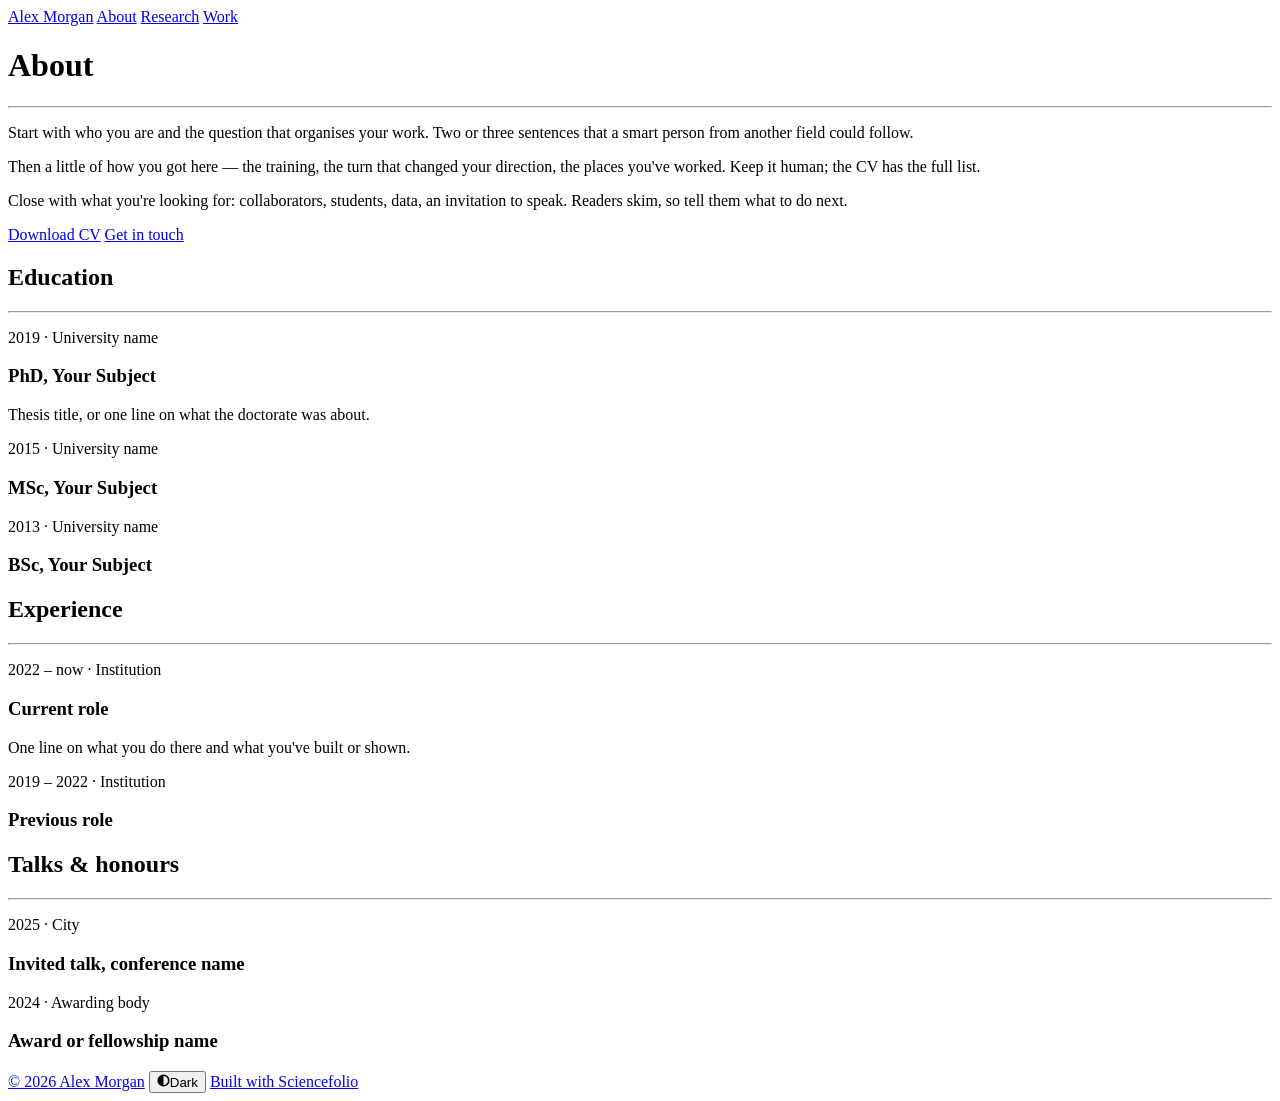
==== about.html @ 151d1ea1 "Initial commit" ====
<!doctype html>
<html lang="en">
<head>
<meta charset="utf-8">
<meta name="viewport" content="width=device-width, initial-scale=1">
<title>About · Alex Morgan</title>
<meta name="description" content="Biography, education and experience of Alex Morgan.">
<link rel="icon" href="images/favicon.svg" type="image/svg+xml">
<link rel="preconnect" href="https://fonts.googleapis.com">
<link rel="preconnect" href="https://fonts.gstatic.com" crossorigin>
<link rel="stylesheet" href="https://fonts.googleapis.com/css2?family=Archivo:wght@300;400;600;700;800&family=IBM+Plex+Mono:wght@400;600&family=Fraunces:ital,opsz,wght@0,9..144,300..700;1,9..144,300..700&display=swap">
<link rel="stylesheet" href="css/tokens.css">
<link rel="stylesheet" href="css/site.css">
<script src="js/theme.js"></script>
</head>
<body>

<nav class="nav" aria-label="Main">
  <!-- EDIT: your name; links back to the home page -->
  <a class="nav-name" href="index.html">Alex Morgan</a>
  <a href="about.html" aria-current="page">About</a>
  <a href="research.html">Research</a>
  <a href="work.html">Work</a>
</nav>

<main>
  <header class="page-head">
    <h1>About</h1>
    <hr class="short-rule">
  </header>

  <section class="section flush-top">
    <div class="prose">
      <!-- EDIT: two or three paragraphs. Who you are, what you work on, what you want people to ask you about. -->
      <p>Start with who you are and the question that organises your work. Two or three sentences that a smart person from another field could follow.</p>
      <p>Then a little of how you got here — the training, the turn that changed your direction, the places you've worked. Keep it human; the CV has the full list.</p>
      <p>Close with what you're looking for: collaborators, students, data, an invitation to speak. Readers skim, so tell them what to do next.</p>
    </div>
    <div class="btn-row">
      <a class="btn" href="files/cv.pdf">Download CV</a>
      <a class="btn btn-line" href="index.html#contact">Get in touch</a>
    </div>
  </section>

  <!-- ============ EDUCATION ============ -->
  <section class="section" aria-labelledby="edu-h">
    <div class="wrap">
      <div class="section-head">
        <h2 id="edu-h">Education</h2>
        <hr class="short-rule">
      </div>
      <div class="entries">
        <article class="entry">
          <p class="when">2019 · University name</p>
          <h3>PhD, Your Subject</h3>
          <p>Thesis title, or one line on what the doctorate was about.</p>
        </article>
        <article class="entry">
          <p class="when">2015 · University name</p>
          <h3>MSc, Your Subject</h3>
        </article>
        <article class="entry">
          <p class="when">2013 · University name</p>
          <h3>BSc, Your Subject</h3>
        </article>
      </div>
    </div>
  </section>

  <!-- ============ EXPERIENCE ============ -->
  <section class="section tint" aria-labelledby="exp-h">
    <div class="wrap">
      <div class="section-head">
        <h2 id="exp-h">Experience</h2>
        <hr class="short-rule">
      </div>
      <div class="entries">
        <article class="entry">
          <p class="when">2022 – now · Institution</p>
          <h3>Current role</h3>
          <p>One line on what you do there and what you've built or shown.</p>
        </article>
        <article class="entry">
          <p class="when">2019 – 2022 · Institution</p>
          <h3>Previous role</h3>
        </article>
      </div>
    </div>
  </section>

  <!-- ============ TALKS & HONOURS ============ -->
  <section class="section" aria-labelledby="hon-h">
    <div class="wrap">
      <div class="section-head">
        <h2 id="hon-h">Talks &amp; honours</h2>
        <hr class="short-rule">
      </div>
      <div class="entries">
        <article class="entry">
          <p class="when">2025 · City</p>
          <h3>Invited talk, conference name</h3>
        </article>
        <article class="entry">
          <p class="when">2024 · Awarding body</p>
          <h3>Award or fellowship name</h3>
        </article>
      </div>
    </div>
  </section>
</main>

<footer class="foot">
  <a href="index.html">© 2026 Alex Morgan</a>
  <button type="button" class="toggle" data-theme-toggle aria-pressed="false"><svg viewBox="0 0 16 16" width="13" height="13" aria-hidden="true"><circle cx="8" cy="8" r="6.5" fill="none" stroke="currentColor" stroke-width="2"/><path d="M8 1.5a6.5 6.5 0 0 0 0 13z" fill="currentColor"/></svg><span data-theme-label>Dark</span></button>
  <a href="https://github.com/tuannguyen8390/sciencefolio" rel="noopener">Built with Sciencefolio</a>
</footer>

</body>
</html>
---- css/tokens.css ----
/* ==========================================================================
   SCIENCEFOLIO — tokens.css
   The only file most people need to edit. Three decisions:
   1) TYPE PACK   → set PACK in js/theme.js ('grotesk' default, or 'serif')
   2) ACCENT      → uncomment one line below (or write your own hex)
   3) COLORS      → paper / ink, if you want a different neutral
   ========================================================================== */

:root {
  /* ---- neutrals ------------------------------------------------------- */
  --paper: #f3f2f2;
  --ink: #201e1d;
  --surface: #eceae4;

  /* ---- 2) ACCENT ------------------------------------------------------
     Ships as plain ink: no color, no shared brand. Pick one (light + dark
     values; the dark one needs to be lighter so it stays readable).        */
  --accent-light: #201e1d;
  --accent-dark: #f3f2f2;
  /* --accent-light: #2545d3;  --accent-dark: #8aa2ff;   cobalt  */
  /* --accent-light: #1e6f50;  --accent-dark: #6fd1a8;   forest  */
  /* --accent-light: #b4552d;  --accent-dark: #f0a07c;   rust    */
  /* --accent-light: #6d28d9;  --accent-dark: #b99bff;   violet  */
  --accent: var(--accent-light);

  /* ---- 1) TYPE PACK 01 · GROTESK (default, STEM) ---------------------- */
  --font-display: 'Archivo', system-ui, sans-serif;
  --font-body: 'Archivo', system-ui, sans-serif;
  --font-label: 'IBM Plex Mono', ui-monospace, monospace;
  --font-statement: var(--font-body);
  --display-weight: 800;      /* name and page titles */
  --display-tracking: -0.04em;
  --display-leading: 0.95;
  --head-weight: 700;         /* section headings */
  --head-tracking: -0.03em;
  --title-weight: 600;        /* entry, column and chapter titles */
  --title-tracking: -0.015em;
  --emph-weight: 700;
  --emph-style: normal;
  --label-transform: none;
  --label-tracking: 0.04em;

  /* ---- layout --------------------------------------------------------- */
  --rule: 2px solid var(--ink);
  --edge: clamp(20px, 5vw, 56px);
  --wide: 960px;
  --measure: 64ch;
}

/* ---- 1) TYPE PACK 02 · SERIF (social science & humanities) -------------
   Activate by setting PACK = 'serif' in js/theme.js                       */
html[data-pack="serif"] {
  --font-display: 'Fraunces', Georgia, serif;
  --font-statement: 'Fraunces', Georgia, serif;
  --font-label: 'Archivo', system-ui, sans-serif;
  --display-weight: 600;
  --display-tracking: -0.015em;
  --display-leading: 1;
  --head-weight: 600;
  --head-tracking: -0.015em;
  --title-weight: 500;
  --title-tracking: -0.005em;
  --emph-weight: 600;
  --emph-style: italic;
  --label-transform: uppercase;
  --label-tracking: 0.1em;
}

/* ---- dark mode (toggle in the footer) ---------------------------------- */
html[data-theme="dark"] {
  --paper: #141312;
  --ink: #f3f2f2;
  --surface: #1d1b19;
  --accent: var(--accent-dark);
}
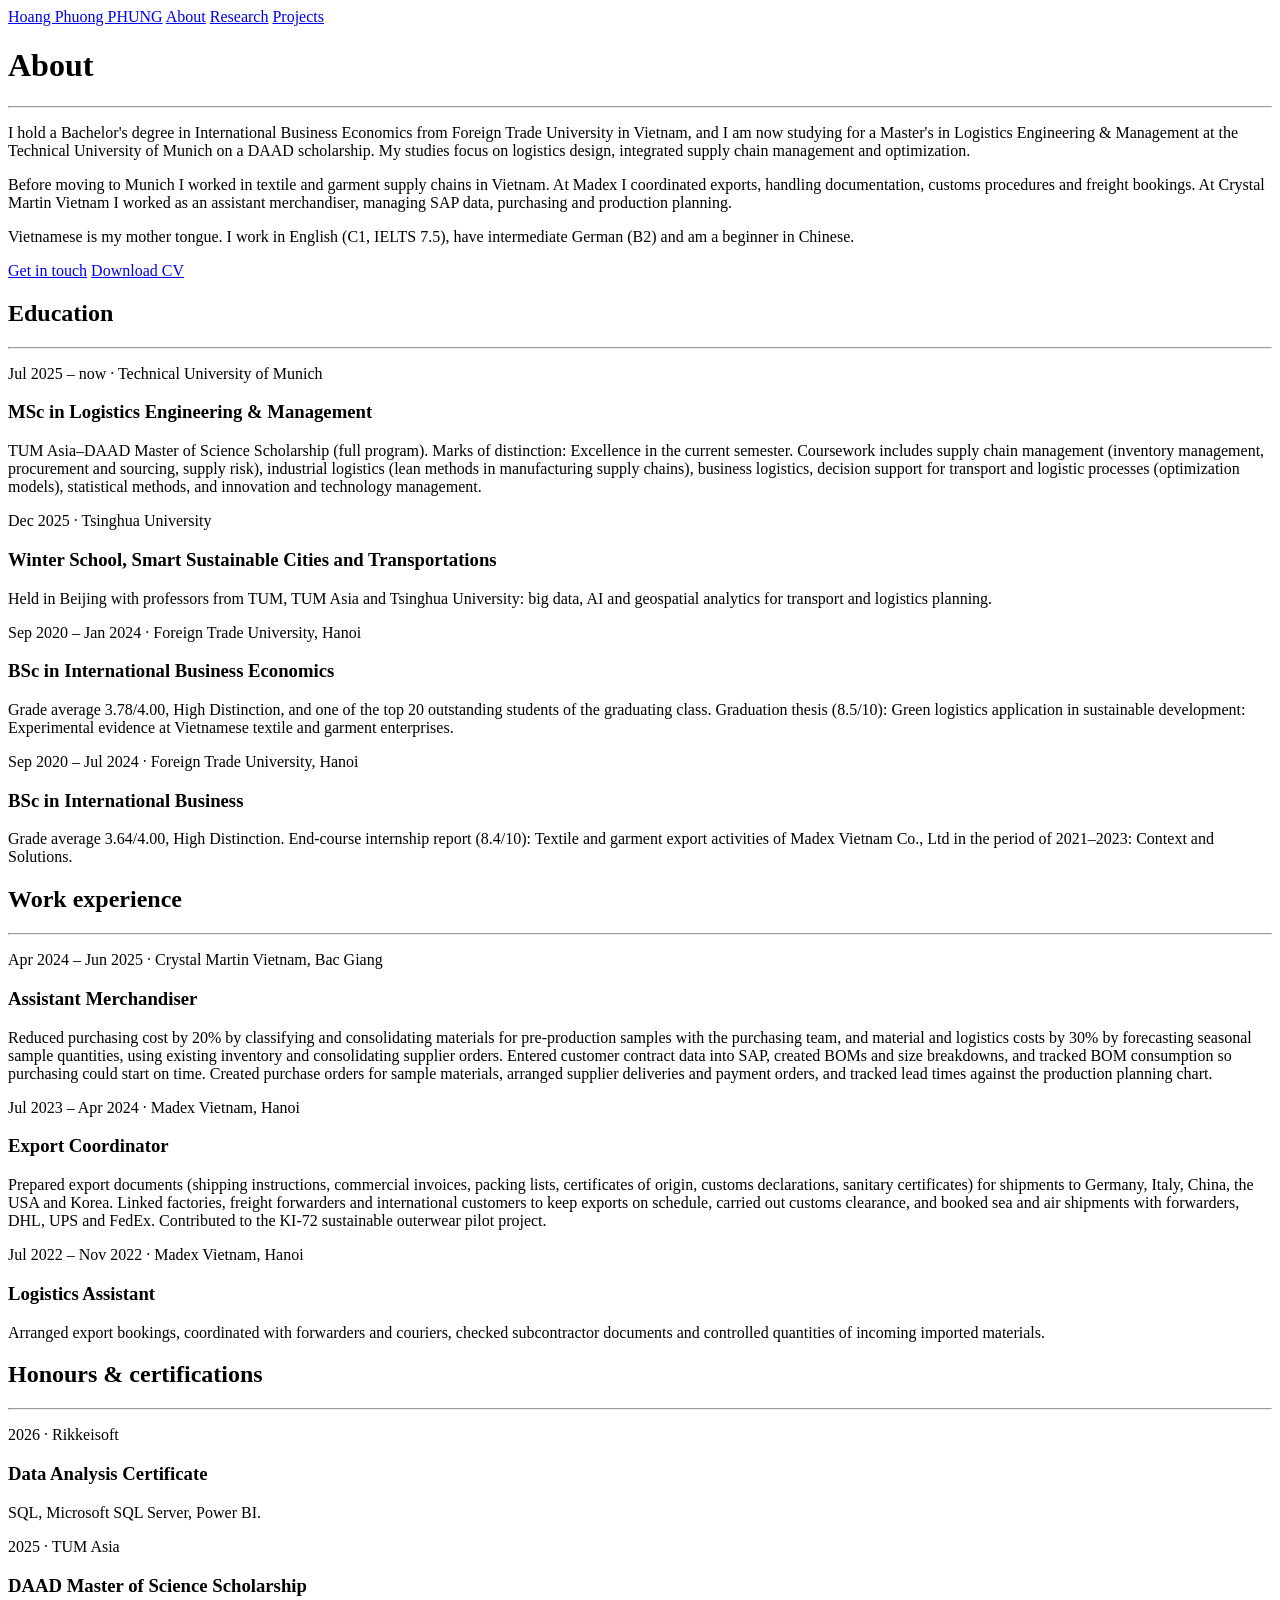
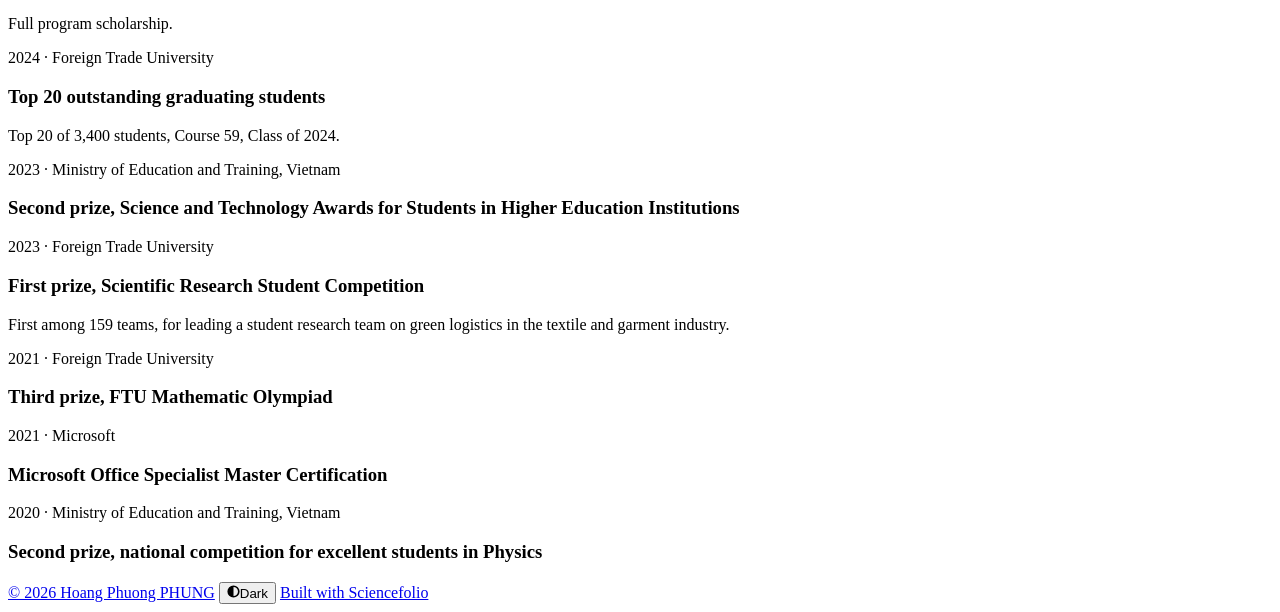
==== commit d9a7620f: "Add files via upload" ====
--- a/about.html
+++ b/about.html
@@ -1,26 +1,25 @@
 <!doctype html>
+
 <html lang="en">
 <head>
 <meta charset="utf-8">
 <meta name="viewport" content="width=device-width, initial-scale=1">
-<title>About · Alex Morgan</title>
-<meta name="description" content="Biography, education and experience of Alex Morgan.">
+<title>About · Hoang Phuong PHUNG</title>
+<meta name="description" content="Biography, education and experience of Hoang Phuong PHUNG.">
 <link rel="icon" href="images/favicon.svg" type="image/svg+xml">
 <link rel="preconnect" href="https://fonts.googleapis.com">
 <link rel="preconnect" href="https://fonts.gstatic.com" crossorigin>
-<link rel="stylesheet" href="https://fonts.googleapis.com/css2?family=Archivo:wght@300;400;600;700;800&family=IBM+Plex+Mono:wght@400;600&family=Fraunces:ital,opsz,wght@0,9..144,300..700;1,9..144,300..700&display=swap">
+<link rel="stylesheet" href="https://fonts.googleapis.com/css2?family=Archivo:wght@300;400;600;700;800&family=Fraunces:ital,opsz,wght@0,9..144,300..700;1,9..144,300..700&display=swap">
 <link rel="stylesheet" href="css/tokens.css">
 <link rel="stylesheet" href="css/site.css">
 <script src="js/theme.js"></script>
 </head>
 <body>
-
 <nav class="nav" aria-label="Main">
-  <!-- EDIT: your name; links back to the home page -->
-  <a class="nav-name" href="index.html">Alex Morgan</a>
+  <a class="nav-name" href="index.html">Hoang Phuong PHUNG</a>
   <a href="about.html" aria-current="page">About</a>
   <a href="research.html">Research</a>
-  <a href="work.html">Work</a>
+  <a href="work.html">Projects</a>
 </nav>
 
 <main>
@@ -31,18 +30,16 @@
 
   <section class="section flush-top">
     <div class="prose">
-      <!-- EDIT: two or three paragraphs. Who you are, what you work on, what you want people to ask you about. -->
-      <p>Start with who you are and the question that organises your work. Two or three sentences that a smart person from another field could follow.</p>
-      <p>Then a little of how you got here — the training, the turn that changed your direction, the places you've worked. Keep it human; the CV has the full list.</p>
-      <p>Close with what you're looking for: collaborators, students, data, an invitation to speak. Readers skim, so tell them what to do next.</p>
+      <p>I hold a Bachelor's degree in International Business Economics from Foreign Trade University in Vietnam, and I am now studying for a Master's in Logistics Engineering &amp; Management at the Technical University of Munich on a DAAD scholarship. My studies focus on logistics design, integrated supply chain management and optimization.</p>
+      <p>Before moving to Munich I worked in textile and garment supply chains in Vietnam. At Madex I coordinated exports, handling documentation, customs procedures and freight bookings. At Crystal Martin Vietnam I worked as an assistant merchandiser, managing SAP data, purchasing and production planning.</p>
+      <p>Vietnamese is my mother tongue. I work in English (C1, IELTS 7.5), have intermediate German (B2) and am a beginner in Chinese.</p>
     </div>
     <div class="btn-row">
-      <a class="btn" href="files/cv.pdf">Download CV</a>
-      <a class="btn btn-line" href="index.html#contact">Get in touch</a>
+      <a class="btn" href="index.html#contact">Get in touch</a>
+      <a class="btn btn-line" href="files/Hoang_Phuong_Phung_CV.pdf">Download CV</a>
     </div>
   </section>
 
-  <!-- ============ EDUCATION ============ -->
   <section class="section" aria-labelledby="edu-h">
     <div class="wrap">
       <div class="section-head">
@@ -51,58 +48,97 @@
       </div>
       <div class="entries">
         <article class="entry">
-          <p class="when">2019 · University name</p>
-          <h3>PhD, Your Subject</h3>
-          <p>Thesis title, or one line on what the doctorate was about.</p>
+          <p class="when">Jul 2025 – now · Technical University of Munich</p>
+          <h3>MSc in Logistics Engineering &amp; Management</h3>
+          <p>TUM Asia–DAAD Master of Science Scholarship (full program). Marks of distinction: Excellence in the current semester. Coursework includes supply chain management (inventory management, procurement and sourcing, supply risk), industrial logistics (lean methods in manufacturing supply chains), business logistics, decision support for transport and logistic processes (optimization models), statistical methods, and innovation and technology management.</p>
         </article>
         <article class="entry">
-          <p class="when">2015 · University name</p>
-          <h3>MSc, Your Subject</h3>
+          <p class="when">Dec 2025 · Tsinghua University</p>
+          <h3>Winter School, Smart Sustainable Cities and Transportations</h3>
+          <p>Held in Beijing with professors from TUM, TUM Asia and Tsinghua University: big data, AI and geospatial analytics for transport and logistics planning.</p>
         </article>
         <article class="entry">
-          <p class="when">2013 · University name</p>
-          <h3>BSc, Your Subject</h3>
+          <p class="when">Sep 2020 – Jan 2024 · Foreign Trade University, Hanoi</p>
+          <h3>BSc in International Business Economics</h3>
+          <p>Grade average 3.78/4.00, High Distinction, and one of the top 20 outstanding students of the graduating class. Graduation thesis (8.5/10): Green logistics application in sustainable development: Experimental evidence at Vietnamese textile and garment enterprises.</p>
+        </article>
+        <article class="entry">
+          <p class="when">Sep 2020 – Jul 2024 · Foreign Trade University, Hanoi</p>
+          <h3>BSc in International Business</h3>
+          <p>Grade average 3.64/4.00, High Distinction. End-course internship report (8.4/10): Textile and garment export activities of Madex Vietnam Co., Ltd in the period of 2021–2023: Context and Solutions.</p>
         </article>
       </div>
     </div>
   </section>
 
-  <!-- ============ EXPERIENCE ============ -->
   <section class="section tint" aria-labelledby="exp-h">
     <div class="wrap">
       <div class="section-head">
-        <h2 id="exp-h">Experience</h2>
+        <h2 id="exp-h">Work experience</h2>
         <hr class="short-rule">
       </div>
       <div class="entries">
         <article class="entry">
-          <p class="when">2022 – now · Institution</p>
-          <h3>Current role</h3>
-          <p>One line on what you do there and what you've built or shown.</p>
+          <p class="when">Apr 2024 – Jun 2025 · Crystal Martin Vietnam, Bac Giang</p>
+          <h3>Assistant Merchandiser</h3>
+          <p>Reduced purchasing cost by 20% by classifying and consolidating materials for pre-production samples with the purchasing team, and material and logistics costs by 30% by forecasting seasonal sample quantities, using existing inventory and consolidating supplier orders. Entered customer contract data into SAP, created BOMs and size breakdowns, and tracked BOM consumption so purchasing could start on time. Created purchase orders for sample materials, arranged supplier deliveries and payment orders, and tracked lead times against the production planning chart.</p>
         </article>
         <article class="entry">
-          <p class="when">2019 – 2022 · Institution</p>
-          <h3>Previous role</h3>
+          <p class="when">Jul 2023 – Apr 2024 · Madex Vietnam, Hanoi</p>
+          <h3>Export Coordinator</h3>
+          <p>Prepared export documents (shipping instructions, commercial invoices, packing lists, certificates of origin, customs declarations, sanitary certificates) for shipments to Germany, Italy, China, the USA and Korea. Linked factories, freight forwarders and international customers to keep exports on schedule, carried out customs clearance, and booked sea and air shipments with forwarders, DHL, UPS and FedEx. Contributed to the KI-72 sustainable outerwear pilot project.</p>
+        </article>
+        <article class="entry">
+          <p class="when">Jul 2022 – Nov 2022 · Madex Vietnam, Hanoi</p>
+          <h3>Logistics Assistant</h3>
+          <p>Arranged export bookings, coordinated with forwarders and couriers, checked subcontractor documents and controlled quantities of incoming imported materials.</p>
         </article>
       </div>
     </div>
   </section>
 
-  <!-- ============ TALKS & HONOURS ============ -->
   <section class="section" aria-labelledby="hon-h">
     <div class="wrap">
       <div class="section-head">
-        <h2 id="hon-h">Talks &amp; honours</h2>
+        <h2 id="hon-h">Honours &amp; certifications</h2>
         <hr class="short-rule">
       </div>
       <div class="entries">
         <article class="entry">
-          <p class="when">2025 · City</p>
-          <h3>Invited talk, conference name</h3>
+          <p class="when">2026 · Rikkeisoft</p>
+          <h3>Data Analysis Certificate</h3>
+          <p>SQL, Microsoft SQL Server, Power BI.</p>
         </article>
         <article class="entry">
-          <p class="when">2024 · Awarding body</p>
-          <h3>Award or fellowship name</h3>
+          <p class="when">2025 · TUM Asia</p>
+          <h3>DAAD Master of Science Scholarship</h3>
+          <p>Full program scholarship.</p>
+        </article>
+        <article class="entry">
+          <p class="when">2024 · Foreign Trade University</p>
+          <h3>Top 20 outstanding graduating students</h3>
+          <p>Top 20 of 3,400 students, Course 59, Class of 2024.</p>
+        </article>
+        <article class="entry">
+          <p class="when">2023 · Ministry of Education and Training, Vietnam</p>
+          <h3>Second prize, Science and Technology Awards for Students in Higher Education Institutions</h3>
+        </article>
+        <article class="entry">
+          <p class="when">2023 · Foreign Trade University</p>
+          <h3>First prize, Scientific Research Student Competition</h3>
+          <p>First among 159 teams, for leading a student research team on green logistics in the textile and garment industry.</p>
+        </article>
+        <article class="entry">
+          <p class="when">2021 · Foreign Trade University</p>
+          <h3>Third prize, FTU Mathematic Olympiad</h3>
+        </article>
+        <article class="entry">
+          <p class="when">2021 · Microsoft</p>
+          <h3>Microsoft Office Specialist Master Certification</h3>
+        </article>
+        <article class="entry">
+          <p class="when">2020 · Ministry of Education and Training, Vietnam</p>
+          <h3>Second prize, national competition for excellent students in Physics</h3>
         </article>
       </div>
     </div>
@@ -110,7 +146,7 @@
 </main>
 
 <footer class="foot">
-  <a href="index.html">© 2026 Alex Morgan</a>
+  <a href="index.html">© 2026 Hoang Phuong PHUNG</a>
   <button type="button" class="toggle" data-theme-toggle aria-pressed="false"><svg viewBox="0 0 16 16" width="13" height="13" aria-hidden="true"><circle cx="8" cy="8" r="6.5" fill="none" stroke="currentColor" stroke-width="2"/><path d="M8 1.5a6.5 6.5 0 0 0 0 13z" fill="currentColor"/></svg><span data-theme-label>Dark</span></button>
   <a href="https://github.com/tuannguyen8390/sciencefolio" rel="noopener">Built with Sciencefolio</a>
 </footer>
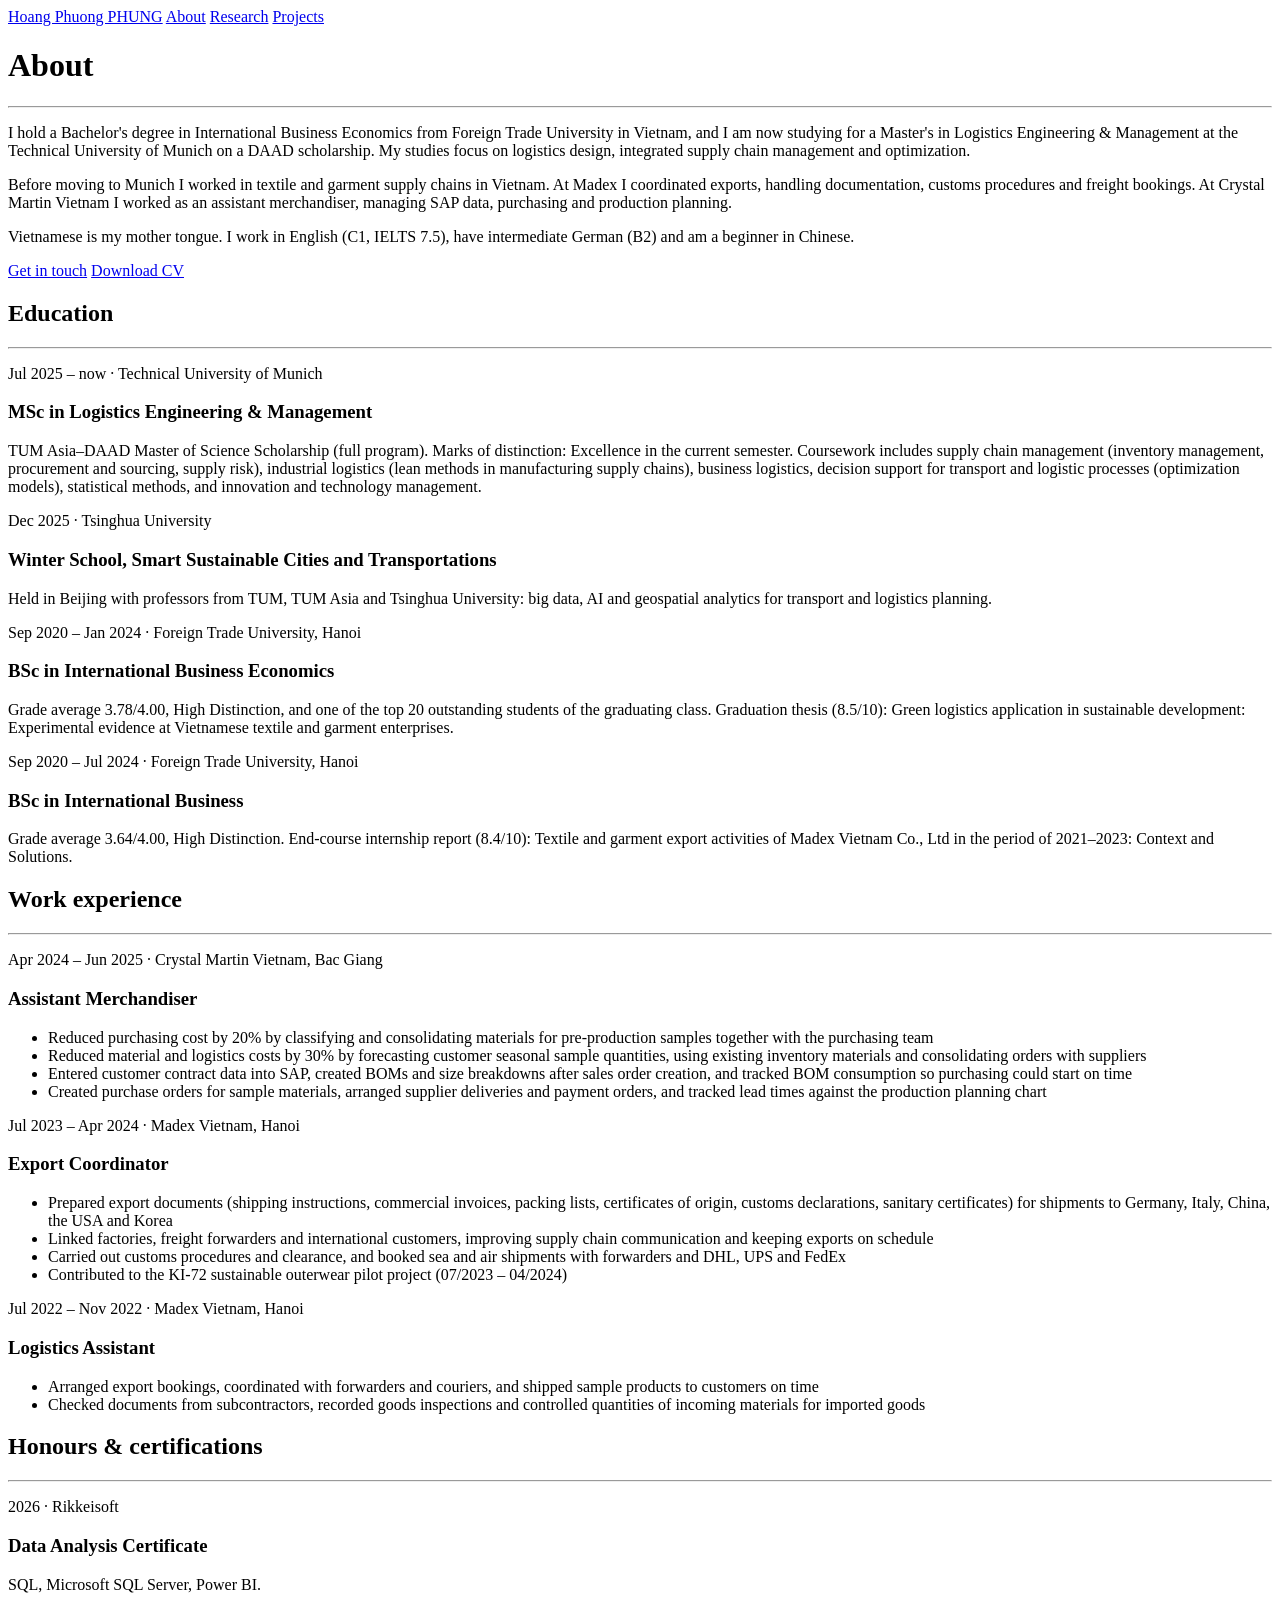
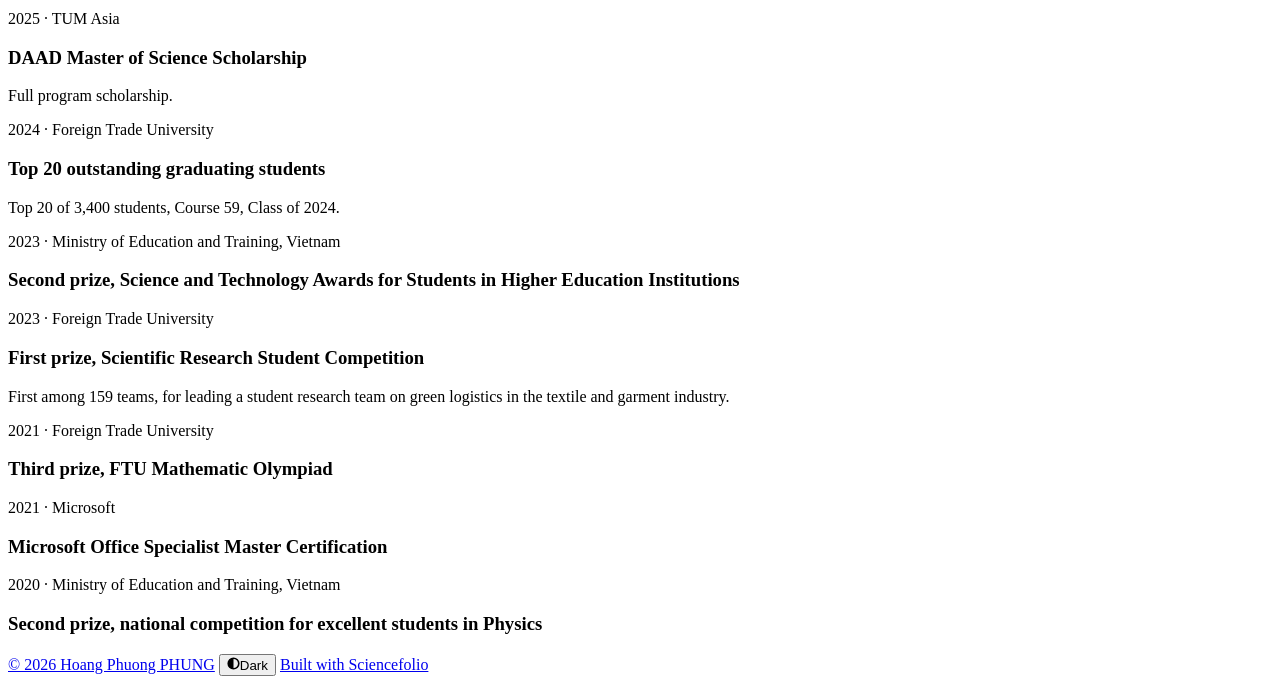
==== commit a629712c: "Add files via upload" ====
--- a/about.html
+++ b/about.html
@@ -81,17 +81,30 @@
         <article class="entry">
           <p class="when">Apr 2024 – Jun 2025 · Crystal Martin Vietnam, Bac Giang</p>
           <h3>Assistant Merchandiser</h3>
-          <p>Reduced purchasing cost by 20% by classifying and consolidating materials for pre-production samples with the purchasing team, and material and logistics costs by 30% by forecasting seasonal sample quantities, using existing inventory and consolidating supplier orders. Entered customer contract data into SAP, created BOMs and size breakdowns, and tracked BOM consumption so purchasing could start on time. Created purchase orders for sample materials, arranged supplier deliveries and payment orders, and tracked lead times against the production planning chart.</p>
+          <ul class="bullets">
+            <li>Reduced purchasing cost by 20% by classifying and consolidating materials for pre-production samples together with the purchasing team</li>
+            <li>Reduced material and logistics costs by 30% by forecasting customer seasonal sample quantities, using existing inventory materials and consolidating orders with suppliers</li>
+            <li>Entered customer contract data into SAP, created BOMs and size breakdowns after sales order creation, and tracked BOM consumption so purchasing could start on time</li>
+            <li>Created purchase orders for sample materials, arranged supplier deliveries and payment orders, and tracked lead times against the production planning chart</li>
+          </ul>
         </article>
         <article class="entry">
           <p class="when">Jul 2023 – Apr 2024 · Madex Vietnam, Hanoi</p>
           <h3>Export Coordinator</h3>
-          <p>Prepared export documents (shipping instructions, commercial invoices, packing lists, certificates of origin, customs declarations, sanitary certificates) for shipments to Germany, Italy, China, the USA and Korea. Linked factories, freight forwarders and international customers to keep exports on schedule, carried out customs clearance, and booked sea and air shipments with forwarders, DHL, UPS and FedEx. Contributed to the KI-72 sustainable outerwear pilot project.</p>
+          <ul class="bullets">
+            <li>Prepared export documents (shipping instructions, commercial invoices, packing lists, certificates of origin, customs declarations, sanitary certificates) for shipments to Germany, Italy, China, the USA and Korea</li>
+            <li>Linked factories, freight forwarders and international customers, improving supply chain communication and keeping exports on schedule</li>
+            <li>Carried out customs procedures and clearance, and booked sea and air shipments with forwarders and DHL, UPS and FedEx</li>
+            <li>Contributed to the KI-72 sustainable outerwear pilot project (07/2023 – 04/2024)</li>
+          </ul>
         </article>
         <article class="entry">
           <p class="when">Jul 2022 – Nov 2022 · Madex Vietnam, Hanoi</p>
           <h3>Logistics Assistant</h3>
-          <p>Arranged export bookings, coordinated with forwarders and couriers, checked subcontractor documents and controlled quantities of incoming imported materials.</p>
+          <ul class="bullets">
+            <li>Arranged export bookings, coordinated with forwarders and couriers, and shipped sample products to customers on time</li>
+            <li>Checked documents from subcontractors, recorded goods inspections and controlled quantities of incoming materials for imported goods</li>
+          </ul>
         </article>
       </div>
     </div>
--- a/css/tokens.css
+++ b/css/tokens.css
@@ -8,15 +8,15 @@
 
 :root {
   /* ---- neutrals ------------------------------------------------------- */
-  --paper: #f3f2f2;
-  --ink: #201e1d;
-  --surface: #eceae4;
+  --paper: #ffffff;
+  --ink: #0a0a0a;
+  --surface: #eef4fa;
 
   /* ---- 2) ACCENT ------------------------------------------------------
      Ships as plain ink: no color, no shared brand. Pick one (light + dark
      values; the dark one needs to be lighter so it stays readable).        */
-  --accent-light: #201e1d;
-  --accent-dark: #f3f2f2;
+  --accent-light: #0065bd;   /* TUM-style blue */
+  --accent-dark: #7db3e8;
   /* --accent-light: #2545d3;  --accent-dark: #8aa2ff;   cobalt  */
   /* --accent-light: #1e6f50;  --accent-dark: #6fd1a8;   forest  */
   /* --accent-light: #b4552d;  --accent-dark: #f0a07c;   rust    */
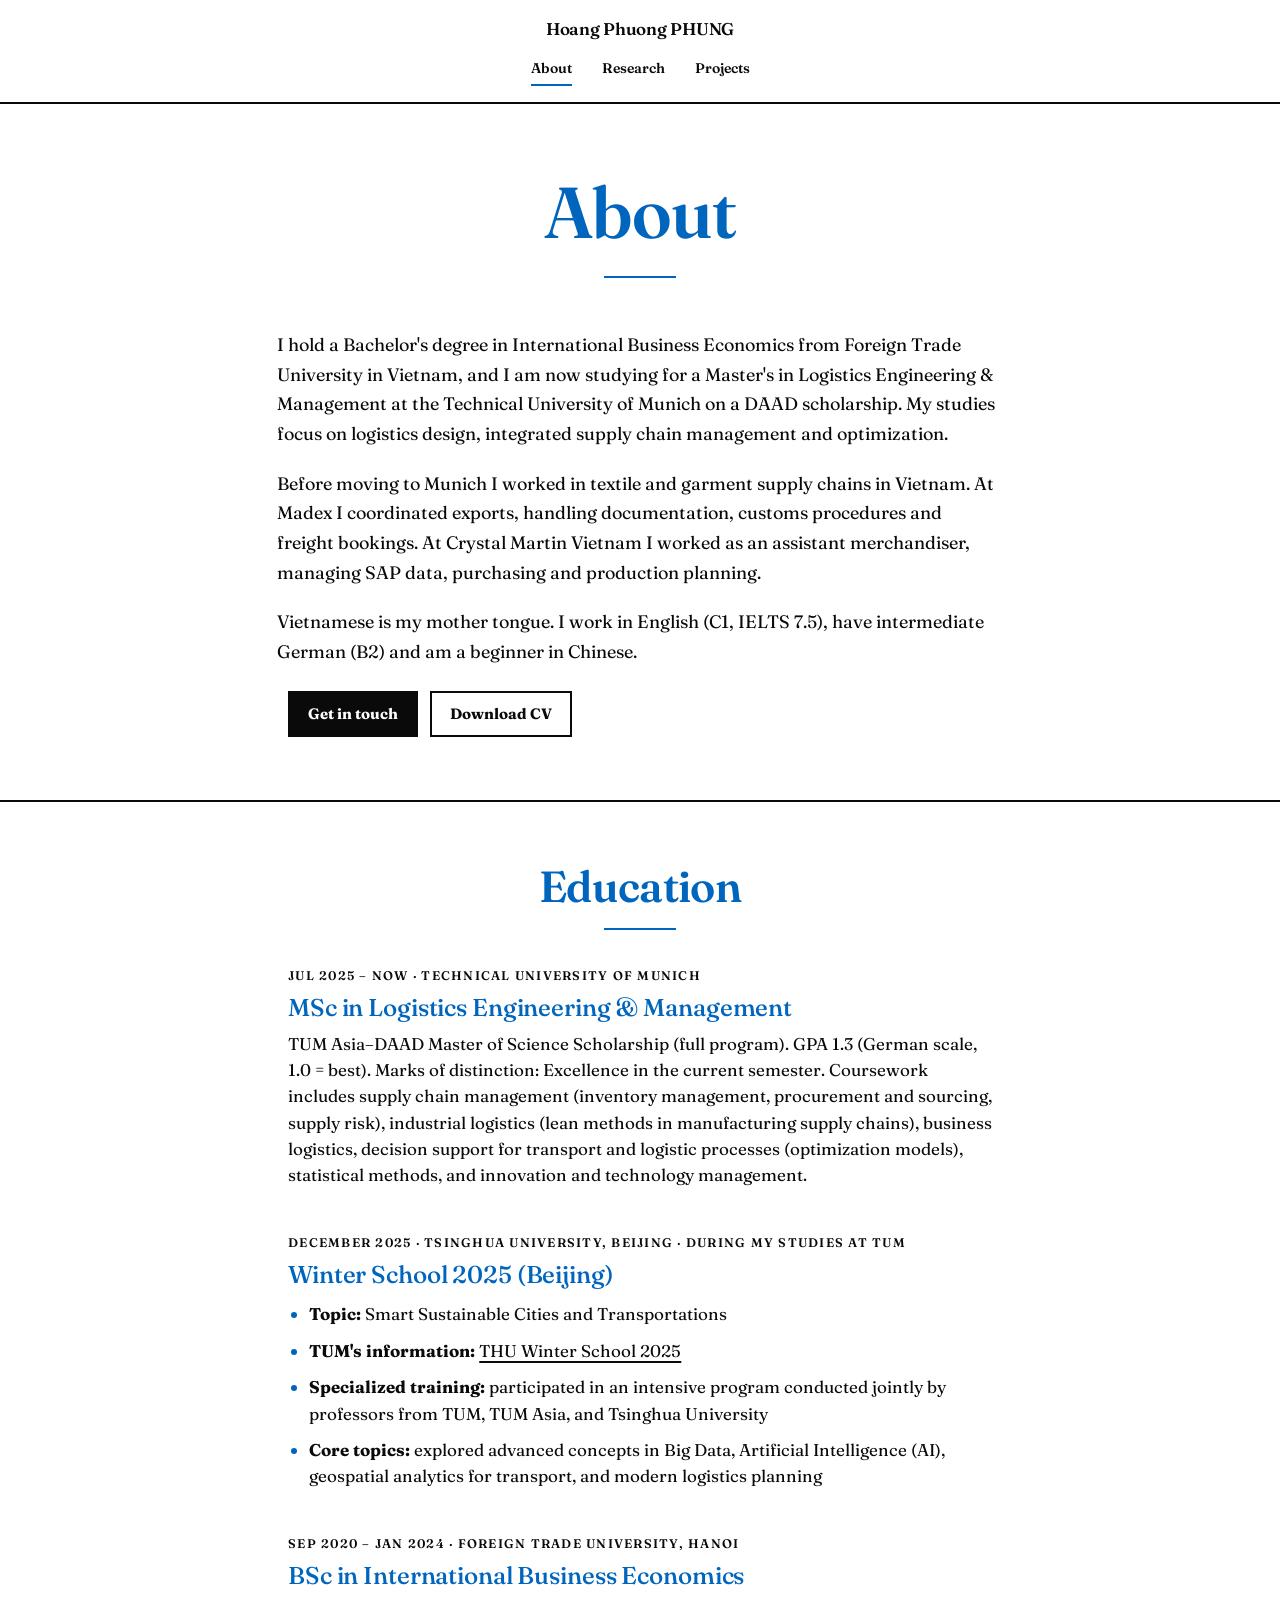
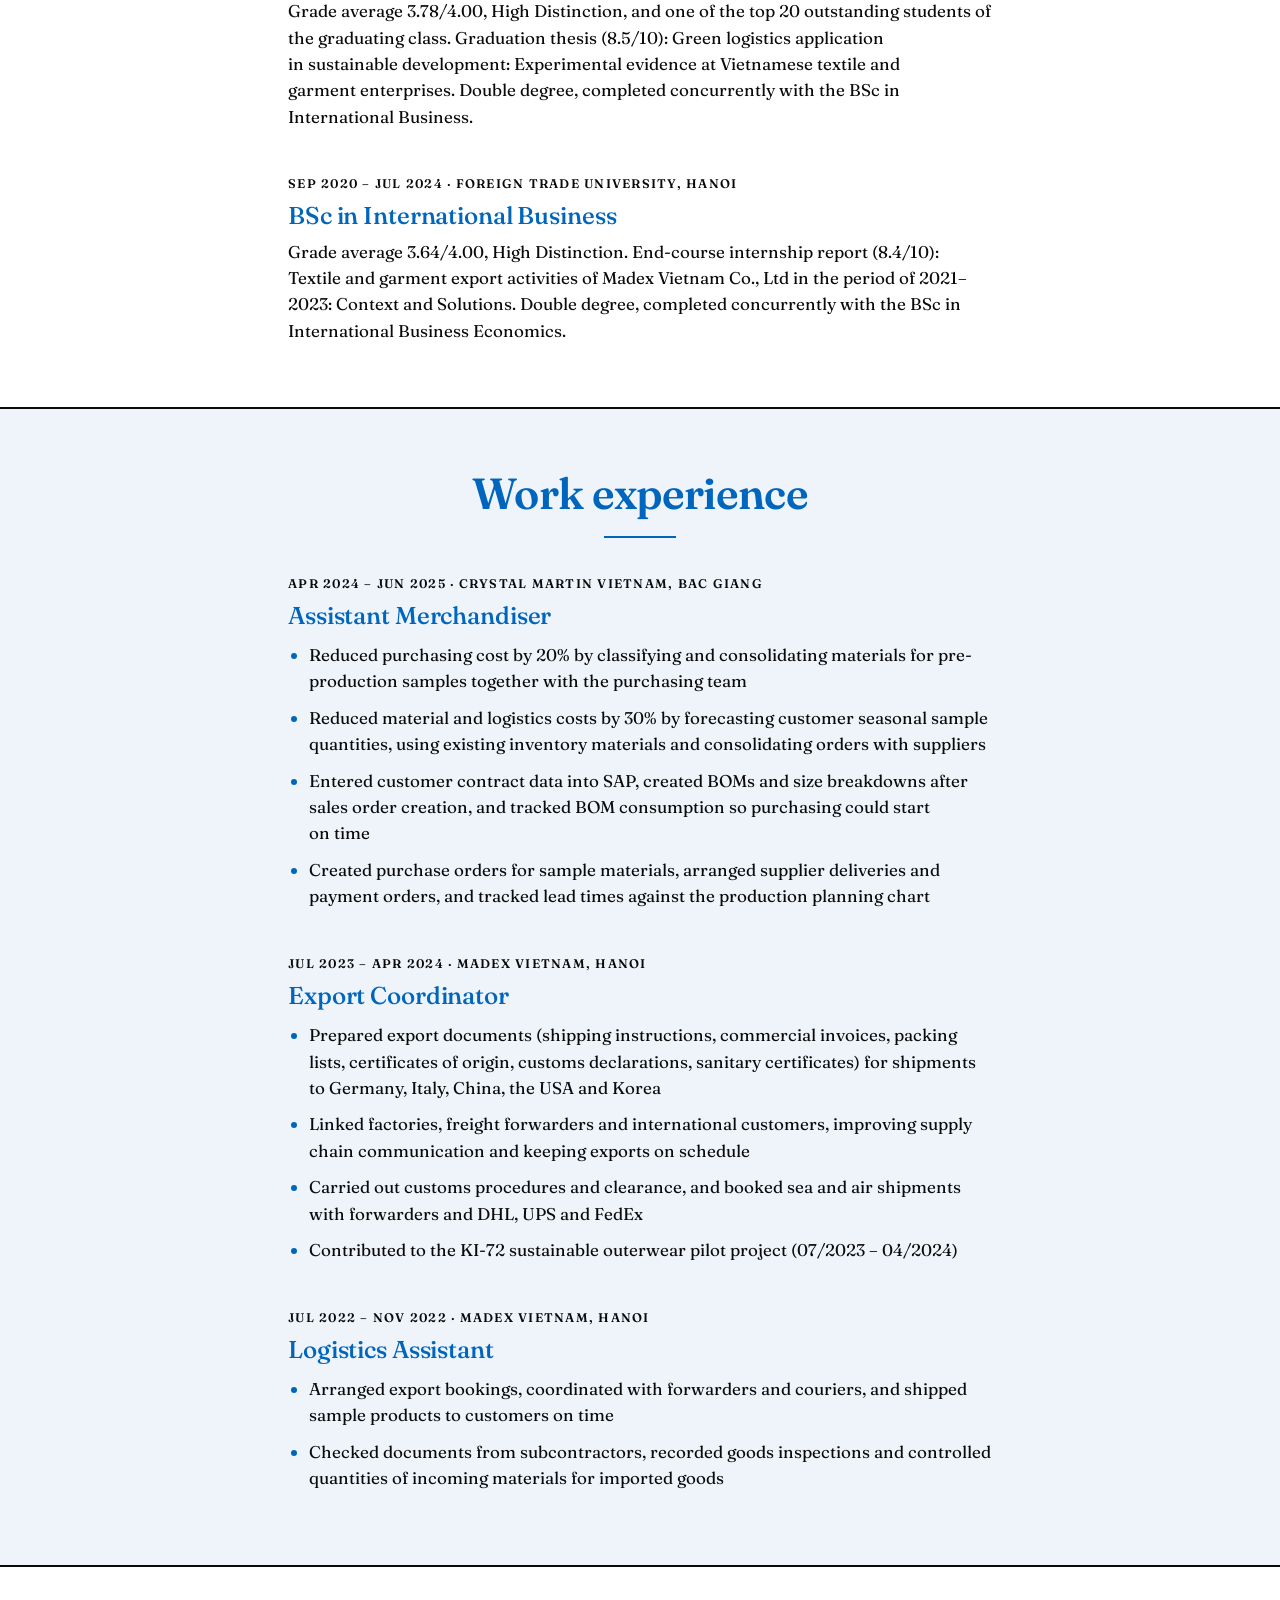
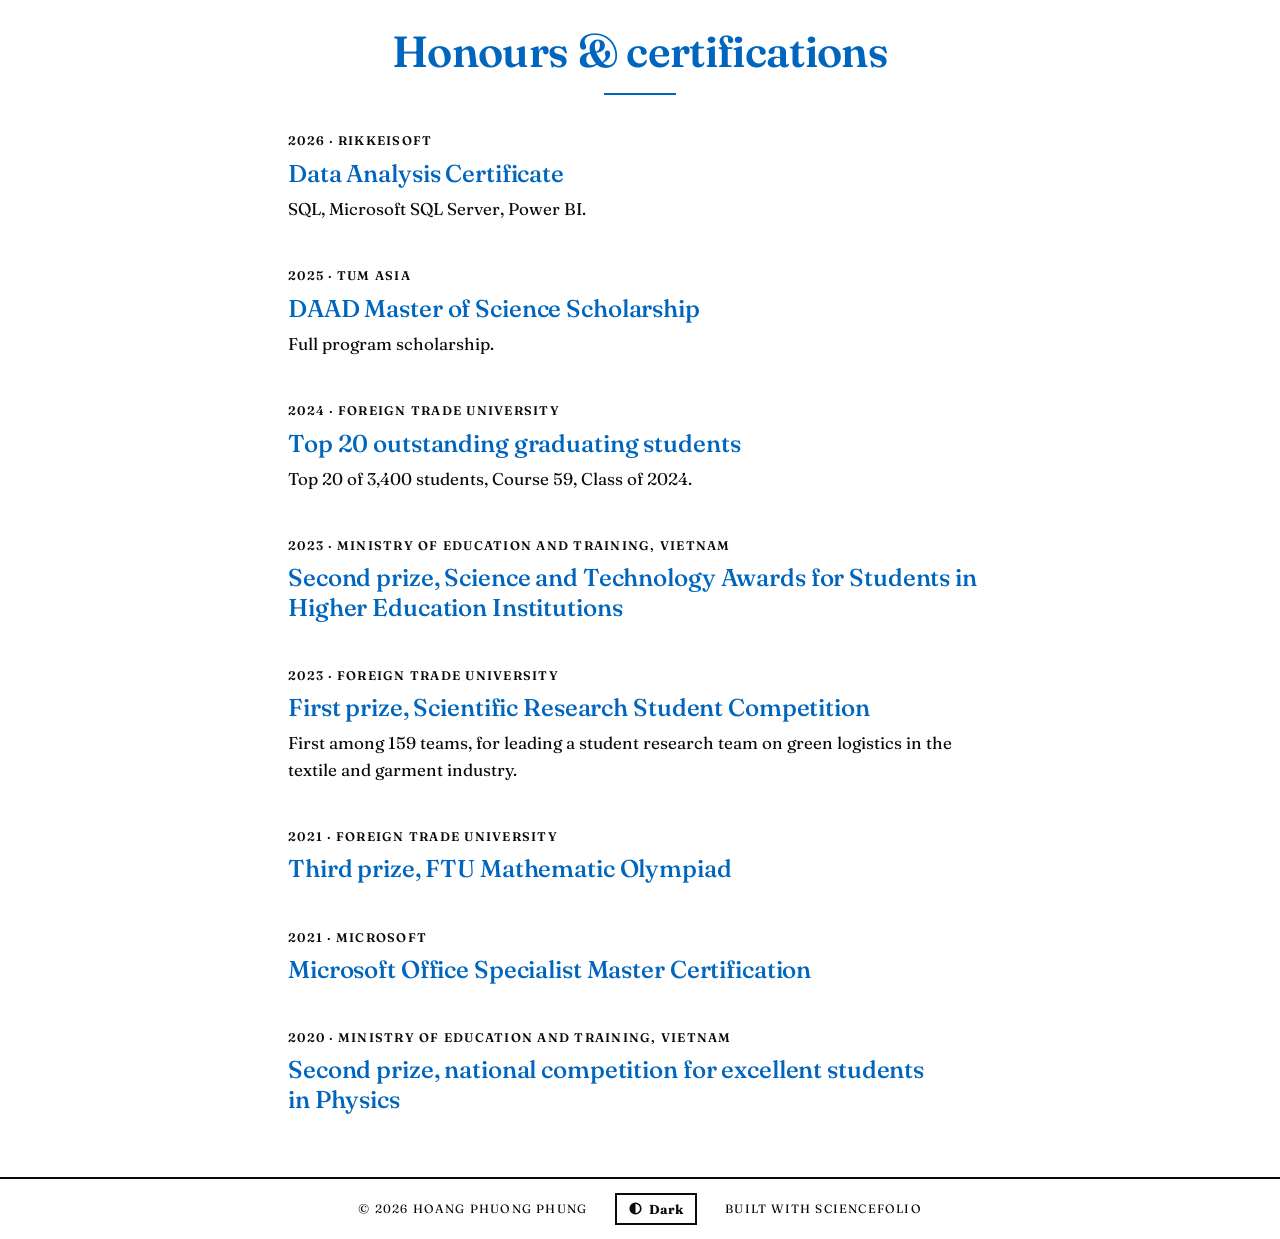
==== commit dfb22137: "Add files via upload" ====
--- a/about.html
+++ b/about.html
@@ -9,7 +9,7 @@
 <link rel="icon" href="images/favicon.svg" type="image/svg+xml">
 <link rel="preconnect" href="https://fonts.googleapis.com">
 <link rel="preconnect" href="https://fonts.gstatic.com" crossorigin>
-<link rel="stylesheet" href="https://fonts.googleapis.com/css2?family=Archivo:wght@300;400;600;700;800&family=Fraunces:ital,opsz,wght@0,9..144,300..700;1,9..144,300..700&display=swap">
+<link rel="stylesheet" href="https://fonts.googleapis.com/css2?family=Fraunces:ital,opsz,wght@0,9..144,300..700;1,9..144,300..700&display=swap">
 <link rel="stylesheet" href="css/tokens.css">
 <link rel="stylesheet" href="css/site.css">
 <script src="js/theme.js"></script>
@@ -50,22 +50,27 @@
         <article class="entry">
           <p class="when">Jul 2025 – now · Technical University of Munich</p>
           <h3>MSc in Logistics Engineering &amp; Management</h3>
-          <p>TUM Asia–DAAD Master of Science Scholarship (full program). Marks of distinction: Excellence in the current semester. Coursework includes supply chain management (inventory management, procurement and sourcing, supply risk), industrial logistics (lean methods in manufacturing supply chains), business logistics, decision support for transport and logistic processes (optimization models), statistical methods, and innovation and technology management.</p>
+          <p>TUM Asia–DAAD Master of Science Scholarship (full program). GPA 1.3 (German scale, 1.0 = best). Marks of distinction: Excellence in the current semester. Coursework includes supply chain management (inventory management, procurement and sourcing, supply risk), industrial logistics (lean methods in manufacturing supply chains), business logistics, decision support for transport and logistic processes (optimization models), statistical methods, and innovation and technology management.</p>
         </article>
         <article class="entry">
-          <p class="when">Dec 2025 · Tsinghua University</p>
-          <h3>Winter School, Smart Sustainable Cities and Transportations</h3>
-          <p>Held in Beijing with professors from TUM, TUM Asia and Tsinghua University: big data, AI and geospatial analytics for transport and logistics planning.</p>
+          <p class="when">December 2025 · Tsinghua University, Beijing · during my studies at TUM</p>
+          <h3>Winter School 2025 (Beijing)</h3>
+          <ul class="bullets">
+            <li><strong>Topic:</strong> Smart Sustainable Cities and Transportations</li>
+            <li><strong>TUM's information:</strong> <a href="https://www.global.tum.de/en/global/news/news-single-view-en/article/winter-school-2025-at-tsinghua-university-shaping-the-smart-cities-of-the-future-together/" rel="noopener">THU Winter School 2025</a></li>
+            <li><strong>Specialized training:</strong> participated in an intensive program conducted jointly by professors from TUM, TUM Asia, and Tsinghua University</li>
+            <li><strong>Core topics:</strong> explored advanced concepts in Big Data, Artificial Intelligence (AI), geospatial analytics for transport, and modern logistics planning</li>
+          </ul>
         </article>
         <article class="entry">
           <p class="when">Sep 2020 – Jan 2024 · Foreign Trade University, Hanoi</p>
           <h3>BSc in International Business Economics</h3>
-          <p>Grade average 3.78/4.00, High Distinction, and one of the top 20 outstanding students of the graduating class. Graduation thesis (8.5/10): Green logistics application in sustainable development: Experimental evidence at Vietnamese textile and garment enterprises.</p>
+          <p>Grade average 3.78/4.00, High Distinction, and one of the top 20 outstanding students of the graduating class. Graduation thesis (8.5/10): Green logistics application in sustainable development: Experimental evidence at Vietnamese textile and garment enterprises. Double degree, completed concurrently with the BSc in International Business.</p>
         </article>
         <article class="entry">
           <p class="when">Sep 2020 – Jul 2024 · Foreign Trade University, Hanoi</p>
           <h3>BSc in International Business</h3>
-          <p>Grade average 3.64/4.00, High Distinction. End-course internship report (8.4/10): Textile and garment export activities of Madex Vietnam Co., Ltd in the period of 2021–2023: Context and Solutions.</p>
+          <p>Grade average 3.64/4.00, High Distinction. End-course internship report (8.4/10): Textile and garment export activities of Madex Vietnam Co., Ltd in the period of 2021–2023: Context and Solutions. Double degree, completed concurrently with the BSc in International Business Economics.</p>
         </article>
       </div>
     </div>
--- a/css/site.css
+++ b/css/site.css
@@ -0,0 +1,366 @@
+/* ==========================================================================
+   SCIENCEFOLIO — site.css
+   Structure and components. Everything reads from tokens.css — you should
+   rarely need to touch this file.
+   ========================================================================== */
+
+*, *::before, *::after { box-sizing: border-box; }
+html { -webkit-text-size-adjust: 100%; }
+body {
+  margin: 0;
+  min-height: 100vh;
+  display: flex;
+  flex-direction: column;
+  background: var(--paper);
+  color: var(--ink);
+  font-family: var(--font-body);
+  font-size: 17px;
+  line-height: 1.55;
+  text-wrap: pretty;
+}
+main { flex: 1; }
+a { color: var(--ink); text-underline-offset: 4px; text-decoration-thickness: 2px; }
+a:hover { color: var(--accent); }
+:focus-visible { outline: 2px solid var(--accent); outline-offset: 3px; }
+::selection { background: var(--ink); color: var(--paper); }
+img { max-width: 100%; display: block; }
+
+/* ---- nav ---------------------------------------------------------------- */
+.nav {
+  border-bottom: var(--rule);
+  display: flex;
+  justify-content: center;
+  flex-wrap: wrap;
+  gap: 12px 30px;
+  padding: 16px var(--edge);
+  font-size: 14px;
+  font-weight: 600;
+}
+.nav a { text-decoration: none; padding: 4px 0; border-bottom: 2px solid transparent; }
+.nav a:hover, .nav a[aria-current="page"] { border-bottom-color: var(--accent); }
+.nav a.nav-name {
+  flex-basis: 100%;
+  text-align: center;
+  border-bottom: 0;
+  padding: 0;
+  font-family: var(--font-display);
+  font-weight: var(--head-weight);
+  font-size: 17px;
+  letter-spacing: var(--head-tracking);
+}
+.nav a.nav-name:hover { color: var(--accent); }
+
+/* ---- hero --------------------------------------------------------------- */
+.hero {
+  display: flex;
+  flex-direction: column;
+  align-items: center;
+  text-align: center;
+  padding: clamp(48px, 9vh, 96px) var(--edge) clamp(56px, 10vh, 104px);
+}
+.portrait { width: 152px; height: 152px; margin: 0; border: var(--rule); }
+.portrait img { width: 100%; height: 100%; object-fit: cover; filter: grayscale(1) contrast(1.05); }
+.hero h1 {
+  font-family: var(--font-display);
+  font-weight: var(--display-weight);
+  font-size: clamp(40px, 6vw, 84px);
+  line-height: var(--display-leading);
+  letter-spacing: var(--display-tracking);
+  margin: 28px 0 0;
+}
+.kicker {
+  font-family: var(--font-label);
+  font-size: 13px;
+  font-weight: 600;
+  letter-spacing: 0.12em;
+  text-transform: uppercase;
+  margin: 14px 0 0;
+}
+.short-rule { width: 72px; border: 0; border-top: 2px solid var(--accent); margin: 28px auto; }
+.statement {
+  font-family: var(--font-statement);
+  font-weight: 300;
+  font-size: clamp(19px, 2vw, 26px);
+  line-height: 1.4;
+  max-width: 36ch;
+  margin: 0;
+}
+.statement strong { font-weight: var(--emph-weight); font-style: var(--emph-style); color: var(--accent); }
+.profile-links {
+  display: flex;
+  flex-wrap: wrap;
+  justify-content: center;
+  gap: 8px 24px;
+  margin: 28px 0 0;
+  padding: 0;
+  list-style: none;
+  font-family: var(--font-label);
+  font-size: 13px;
+  font-weight: 600;
+  letter-spacing: var(--label-tracking);
+  text-transform: var(--label-transform);
+}
+
+/* ---- page head (inner pages) -------------------------------------------- */
+.page-head { text-align: center; padding: clamp(48px, 8vh, 88px) var(--edge) 12px; }
+.page-head h1 {
+  font-family: var(--font-display);
+  font-weight: var(--display-weight);
+  font-size: clamp(40px, 6vw, 72px);
+  line-height: var(--display-leading);
+  letter-spacing: var(--display-tracking);
+  margin: 0;
+}
+.page-head > .short-rule:last-child { margin-bottom: 4px; }
+.page-head p { max-width: 52ch; margin: 18px auto 0; font-size: 19px; }
+
+/* ---- sections ----------------------------------------------------------- */
+.section { padding: clamp(44px, 7vh, 80px) var(--edge); border-top: var(--rule); }
+.section.flush-top { border-top: 0; padding-top: clamp(28px, 4vh, 44px); }
+.section.tint { background: var(--surface); }
+.wrap { max-width: var(--wide); margin: 0 auto; }
+.section-head { text-align: center; margin-bottom: 36px; }
+.section-head h2 {
+  font-family: var(--font-display);
+  font-weight: var(--head-weight);
+  font-size: clamp(28px, 3.4vw, 44px);
+  line-height: 1;
+  letter-spacing: var(--head-tracking);
+  margin: 0;
+}
+.section-head .short-rule { margin: 20px auto 0; }
+.more { text-align: center; margin-top: 28px; font-weight: 600; }
+.prose { max-width: var(--measure); margin: 0 auto; font-size: 18px; line-height: 1.65; }
+.prose p { margin: 0 0 1.1em; }
+
+/* ---- centered columns (home: what I work on) -------------------------- */
+.cols3 {
+  display: grid;
+  grid-template-columns: repeat(3, minmax(0, 1fr));
+  gap: 44px 48px;
+  text-align: center;
+}
+.col { display: flex; flex-direction: column; align-items: center; }
+.col h3 {
+  font-family: var(--font-display);
+  font-weight: var(--title-weight);
+  font-size: clamp(19px, 1.8vw, 23px);
+  line-height: 1.15;
+  letter-spacing: var(--title-tracking);
+  margin: 0;
+}
+.col p { margin: 12px 0 0; max-width: 32ch; font-size: 16px; }
+.col .tags { justify-content: center; margin-top: 16px; }
+
+/* ---- centered entries (selected work, education, experience) ----------- */
+.entries { max-width: var(--measure); margin: 0 auto; }
+.entry { max-width: var(--measure); margin-left: auto; margin-right: auto; text-align: center; }
+.entry:not([hidden]) ~ .entry:not([hidden]) { margin-top: 44px; }
+.entry .when {
+  font-family: var(--font-label);
+  font-size: 12.5px;
+  font-weight: 600;
+  letter-spacing: 0.1em;
+  text-transform: uppercase;
+  margin: 0 0 8px;
+}
+.entry h3 {
+  font-family: var(--font-display);
+  font-weight: var(--title-weight);
+  font-size: clamp(20px, 1.9vw, 25px);
+  line-height: 1.2;
+  letter-spacing: var(--title-tracking);
+  margin: 0;
+}
+.entry h3 a { text-decoration: none; }
+.entry h3 a:hover { text-decoration: underline; text-decoration-thickness: 2px; text-underline-offset: 5px; }
+.entry p:not(.when) { margin: 8px auto 0; max-width: 52ch; }
+
+/* ---- tags --------------------------------------------------------------- */
+/* Plain labels separated by dots. Boxes are reserved for things you can click. */
+.tags { display: flex; flex-wrap: wrap; gap: 4px 0; }
+.tag {
+  font-family: var(--font-label);
+  font-size: 12px;
+  font-weight: 400;
+  letter-spacing: 0.08em;
+  text-transform: uppercase;
+}
+.tag + .tag::before { content: "·"; margin: 0 9px; }
+
+/* ---- research chapters -------------------------------------------------- */
+.chapters { max-width: 720px; margin: 0 auto; }
+.chapter { text-align: center; }
+.chapter + .chapter { margin-top: 96px; }
+.figure { max-width: 520px; margin: 0 auto 30px; border: var(--rule); }
+.figure img { width: 100%; height: auto; aspect-ratio: 16 / 9; object-fit: cover; filter: grayscale(1) contrast(1.05); }
+.figure figcaption {
+  border-top: var(--rule);
+  padding: 10px 14px;
+  font-family: var(--font-label);
+  font-size: 12.5px;
+  font-weight: 600;
+  letter-spacing: var(--label-tracking);
+  text-transform: var(--label-transform);
+  text-align: left;
+}
+.chapter .when {
+  font-family: var(--font-label);
+  font-size: 12.5px;
+  font-weight: 600;
+  letter-spacing: 0.1em;
+  text-transform: uppercase;
+  margin: 0 0 10px;
+}
+.chapter h2 {
+  font-family: var(--font-display);
+  font-weight: var(--head-weight);
+  font-size: clamp(26px, 3vw, 38px);
+  line-height: 1.1;
+  letter-spacing: var(--head-tracking);
+  margin: 0;
+}
+.chapter p:not(.when) { max-width: 58ch; margin: 16px auto 0; font-size: 18px; line-height: 1.6; }
+.chapter .tags { margin-top: 18px; }
+
+/* ---- buttons ------------------------------------------------------------ */
+.btn {
+  display: inline-block;
+  font-family: var(--font-body);
+  font-weight: 700;
+  font-size: 15px;
+  line-height: 1.2;
+  padding: 12px 18px;
+  border: 2px solid var(--ink);
+  background: var(--ink);
+  color: var(--paper);
+  text-decoration: none;
+  cursor: pointer;
+}
+.btn:hover { background: var(--accent); border-color: var(--accent); color: var(--paper); }
+.btn-line { background: transparent; color: var(--ink); }
+.btn-line:hover { background: var(--ink); border-color: var(--ink); color: var(--paper); }
+.btn-row { display: flex; flex-wrap: wrap; justify-content: center; gap: 12px; margin-top: 24px; }
+
+/* ---- work page ---------------------------------------------------------- */
+.filters { display: flex; flex-wrap: wrap; justify-content: center; gap: 8px; margin-bottom: 56px; }
+.filter {
+  font-family: var(--font-label);
+  font-size: 12.5px;
+  font-weight: 600;
+  letter-spacing: 0.06em;
+  text-transform: uppercase;
+  background: transparent;
+  color: var(--ink);
+  border: 2px solid var(--ink);
+  padding: 7px 14px;
+  cursor: pointer;
+}
+.filter:hover { border-color: var(--accent); color: var(--accent); }
+.filter[aria-pressed="true"] { background: var(--ink); color: var(--paper); }
+.year-group { margin-bottom: 64px; }
+.year-group:last-child { margin-bottom: 0; }
+.year {
+  font-family: var(--font-display);
+  font-weight: 300;
+  font-size: clamp(52px, 8vw, 104px);
+  line-height: 1;
+  letter-spacing: var(--display-tracking);
+  text-align: center;
+  margin: 0 0 36px;
+}
+.entry .authors strong { font-weight: 700; }
+.entry .tags, .chapter .tags { justify-content: center; margin-top: 14px; }
+.links { display: flex; flex-wrap: wrap; justify-content: center; gap: 10px; margin-top: 16px; }
+.links a {
+  font-family: var(--font-label);
+  font-size: 12px;
+  font-weight: 600;
+  letter-spacing: 0.08em;
+  text-transform: uppercase;
+  text-decoration: none;
+  border: 2px solid var(--ink);
+  padding: 5px 11px;
+}
+.links a:hover { background: var(--ink); color: var(--paper); }
+
+/* ---- footer ------------------------------------------------------------- */
+.foot {
+  border-top: var(--rule);
+  display: flex;
+  justify-content: center;
+  align-items: center;
+  flex-wrap: wrap;
+  gap: 12px 28px;
+  padding: 14px var(--edge);
+  font-family: var(--font-label);
+  font-size: 12px;
+  letter-spacing: var(--label-tracking);
+  text-transform: var(--label-transform);
+}
+.foot a { text-decoration: none; }
+.foot a:hover { text-decoration: underline; }
+.toggle {
+  font-family: var(--font-body);
+  font-size: 13px;
+  font-weight: 700;
+  letter-spacing: 0;
+  text-transform: none;
+  background: transparent;
+  color: var(--ink);
+  border: 2px solid var(--ink);
+  padding: 6px 12px;
+  cursor: pointer;
+  display: inline-flex;
+  align-items: center;
+  gap: 7px;
+}
+.toggle:hover { border-color: var(--accent); color: var(--accent); }
+
+/* ---- small screens ------------------------------------------------------ */
+@media (max-width: 720px) {
+  .cols3 { grid-template-columns: 1fr; }
+  body { font-size: 16px; }
+}
+
+/* ---- Customisations for this site ------------------------------------ */
+
+/* One font everywhere: the title font (Fraunces) */
+html[data-pack="serif"] {
+  --font-body: 'Fraunces', Georgia, serif;
+  --font-label: 'Fraunces', Georgia, serif;
+  --font-statement: 'Fraunces', Georgia, serif;
+}
+
+/* All headings in TUM blue (--accent, set in tokens.css) */
+h1, h2, h3, .year { color: var(--accent); }
+h1 a, h2 a, h3 a { color: inherit; }
+
+/* Headings stay centred; everything under them is left-aligned */
+.hero > :not(h1):not(.short-rule),
+.page-head p,
+.col, .entry, .chapter, .prose, p.prose, .more { text-align: left; }
+.col { align-items: flex-start; }
+.entry p:not(.when), .chapter p:not(.when) { margin-left: 0; margin-right: 0; max-width: none; }
+.col p { max-width: none; }
+.col .tags, .entry .tags, .chapter .tags, .links, .tags-block { justify-content: flex-start; }
+.btn-row, .filters, .more, .page-head p {
+  max-width: var(--measure); margin-left: auto; margin-right: auto;
+}
+.btn-row, .filters { justify-content: flex-start; }
+.tags-block { max-width: var(--measure); margin: 0 auto; }
+.hero .profile-links { justify-content: flex-start; }
+
+/* Bullet lists (Work experience, Projects, Winter School) */
+.entry ul.bullets {
+  list-style: disc;
+  margin: 12px 0 0;
+  padding-left: 1.25em;
+  text-align: left;
+}
+.entry ul.bullets li { margin: 0 0 0.6em; }
+.entry ul.bullets li::marker { color: var(--accent); }
+
+/* Keep text blocks on one left edge (the 18px prose text uses a slightly wider "ch") */
+.prose, p.prose { max-width: calc(var(--measure) * 17 / 18); }
+.cols3 + .more { max-width: none; margin-left: 0; margin-right: 0; }
